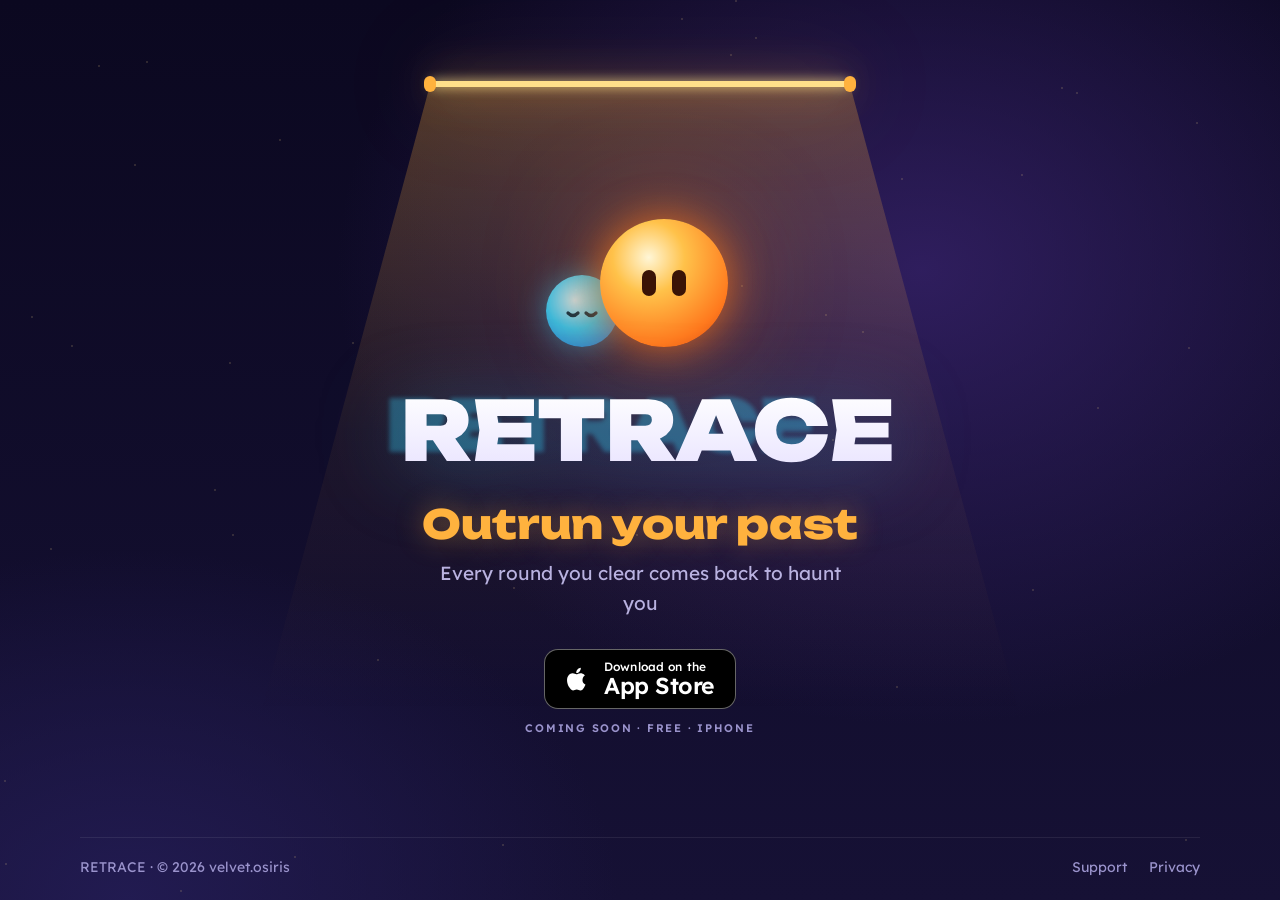
==== index.html @ 0708146f "RETRACE website" ====
<!doctype html>
<html lang="en">
  <head>
    <meta charset="utf-8" />
    <meta name="viewport" content="width=device-width, initial-scale=1, viewport-fit=cover" />
    <title>RETRACE — Outrun your past</title>
    <meta name="description" content="RETRACE, a one-thumb arcade game for iPhone. Every round you clear comes back to haunt you. Free on the App Store" />
    <link rel="canonical" href="https://inarmag.github.io/retrace/" />
    <meta name="theme-color" content="#0b0820" />
    <meta name="color-scheme" content="dark" />

    <meta property="og:type" content="website" />
    <meta property="og:site_name" content="RETRACE" />
    <meta property="og:title" content="RETRACE — Outrun your past" />
    <meta property="og:description" content="Every round you clear comes back to haunt you" />
    <meta property="og:url" content="https://inarmag.github.io/retrace/" />
    <meta property="og:image" content="https://inarmag.github.io/retrace/assets/og.png" />
    <meta property="og:image:width" content="1200" />
    <meta property="og:image:height" content="630" />
    <meta name="twitter:card" content="summary_large_image" />
    <meta name="twitter:image" content="https://inarmag.github.io/retrace/assets/og.png" />

    <link rel="icon" type="image/png" sizes="32x32" href="assets/ember-32.png" />
    <link rel="icon" type="image/png" sizes="192x192" href="assets/ember-192.png" />
    <link rel="apple-touch-icon" href="assets/ember-touch.png" />
    <link rel="manifest" href="site.webmanifest" />

    <link rel="preconnect" href="https://fonts.googleapis.com" />
    <link rel="preconnect" href="https://fonts.gstatic.com" crossorigin />
    <link rel="stylesheet" href="https://fonts.googleapis.com/css2?family=Lexend:wght@400;500;600&family=Unbounded:wght@700;800&display=swap" />
    <link rel="stylesheet" href="styles.css" />

    <script type="application/ld+json">
      {
        "@context": "https://schema.org",
        "@type": ["VideoGame", "MobileApplication"],
        "name": "RETRACE",
        "url": "https://inarmag.github.io/retrace/",
        "image": "https://inarmag.github.io/retrace/assets/ember-512.png",
        "description": "A one-thumb arcade game. Every round you clear comes back to haunt you",
        "genre": ["Arcade", "Casual"],
        "gamePlatform": "iPhone",
        "operatingSystem": "iOS",
        "applicationCategory": "GameApplication",
        "inLanguage": ["en", "fr", "de", "es", "it", "pt-BR"],
        "offers": { "@type": "Offer", "price": "0", "priceCurrency": "USD" }
      }
    </script>
  </head>
  <body class="play">
    <div class="sky" aria-hidden="true"></div>

    <div class="whisper" aria-hidden="true">
      <span>every move you make is remembered</span>
      <span>and it's coming back for you</span>
    </div>

    <main class="stage">
      <div class="beam" aria-hidden="true"></div>
      <div class="gate" aria-hidden="true"></div>

      <div class="cast" aria-hidden="true">
        <div class="echo">
          <svg viewBox="0 0 72 72"><path d="M22 38q5 5 10 0M40 38q5 5 10 0" fill="none" stroke="#073246" stroke-width="3.2" stroke-linecap="round" /></svg>
        </div>
        <div class="ember"><div class="eyes"><i></i><i></i></div></div>
      </div>

      <h1><img class="wordmark" src="assets/wordmark.svg" width="406" height="74" alt="RETRACE" /></h1>
      <p class="tagline">Outrun your past</p>
      <p class="line">Every round you clear comes back to haunt you</p>

      <a class="store" id="get" href="#" data-app-store>
        <svg viewBox="0 0 24 24" fill="currentColor" aria-hidden="true"><path d="M16.37 12.7c-.02-2.3 1.88-3.4 1.96-3.46-1.07-1.56-2.73-1.77-3.32-1.8-1.41-.14-2.76.83-3.47.83-.72 0-1.82-.81-2.99-.79-1.54.02-2.96.9-3.75 2.27-1.6 2.78-.41 6.89 1.15 9.14.76 1.1 1.67 2.34 2.86 2.3 1.15-.05 1.58-.74 2.97-.74 1.38 0 1.78.74 2.99.72 1.24-.02 2.02-1.12 2.77-2.23.88-1.28 1.24-2.52 1.26-2.59-.03-.01-2.41-.93-2.43-3.65ZM14.1 5.95c.63-.77 1.06-1.83.94-2.9-.91.04-2.02.61-2.67 1.37-.58.67-1.1 1.76-.96 2.8 1.02.08 2.06-.52 2.69-1.27Z" /></svg>
        <span><small>Download on the</small><strong>App Store</strong></span>
      </a>
      <p class="meta" data-meta>Free · iPhone</p>
    </main>

    <div class="stalker" aria-hidden="true">
      <svg viewBox="0 0 34 34"><path d="M10 18q2.5 2.5 5 0M19 18q2.5 2.5 5 0" fill="none" stroke="#073246" stroke-width="2" stroke-linecap="round" /></svg>
    </div>

    <button class="skip" type="button">Skip</button>

    <footer class="foot">
      <span>RETRACE · © 2026 velvet.osiris</span>
      <nav aria-label="legal">
        <a href="support/">Support</a>
        <a href="privacy/">Privacy</a>
      </nav>
    </footer>

    <script>
      (() => {
        const APP_STORE_URL = "";

        const body = document.body;
        const store = document.querySelector("[data-app-store]");
        if (APP_STORE_URL) store.href = APP_STORE_URL;
        else {
          store.removeAttribute("href");
          store.setAttribute("aria-disabled", "true");
          document.querySelector("[data-meta]").textContent = "Coming soon · Free · iPhone";
        }

        const reduced = matchMedia("(prefers-reduced-motion: reduce)").matches;
        let seen = false;
        try { seen = sessionStorage.getItem("retrace.seen") === "1"; sessionStorage.setItem("retrace.seen", "1"); } catch {}
        const land = () => { body.classList.remove("play"); body.classList.add("ready"); };
        if (seen || reduced) land();
        document.querySelector(".skip").addEventListener("click", land);
        addEventListener("keydown", (e) => { if (e.key === "Escape" || e.key === "Enter" || e.key === " ") land(); }, { once: true });

        const sky = document.querySelector(".sky");
        for (let i = 0; i < 40; i++) {
          const s = document.createElement("i");
          s.style.left = Math.random() * 100 + "%";
          s.style.top = Math.random() * 100 + "%";
          s.style.animationDelay = Math.random() * 4 + "s";
          sky.appendChild(s);
        }
        if (reduced) return;

        const eyes = document.querySelector(".ember .eyes");
        const ember = document.querySelector(".ember");
        const stalker = document.querySelector(".stalker");
        const DELAY = 120;
        const path = [];
        let awake = seen;
        setTimeout(() => (awake = true), 4800);

        addEventListener("pointermove", (e) => {
          path.push({ t: performance.now(), x: e.clientX, y: e.clientY });
          const r = ember.getBoundingClientRect();
          const dx = e.clientX - (r.left + r.width / 2), dy = e.clientY - (r.top + r.height / 2);
          const d = Math.hypot(dx, dy) || 1, k = Math.min(1, d / 300);
          eyes.style.transform = `translate(${(dx / d) * 10 * k}px, ${(dy / d) * 8 * k}px)`;
        }, { passive: true });

        (function tick() {
          requestAnimationFrame(tick);
          const now = performance.now() - DELAY;
          while (path.length > 1 && path[1].t <= now) path.shift();
          if (!awake || !path.length || path[0].t > now) return;
          stalker.classList.add("on");
          stalker.style.transform = `translate(${path[0].x}px, ${path[0].y}px)`;
        })();
      })();
    </script>
  </body>
</html>
---- styles.css ----
:root {
  --bg: #0b0820;
  --n1: #161135;
  --deep: #1b1545;
  --n2: #231c54;
  --n3: #2f2770;
  --ink: #f4f1ff;
  --ink2: #b9b2e0;
  --ink3: #9a93cc;
  --amber: #ffb23e;
  --cyan: #4fd8f5;
  --gold: #ffe08a;
  --line: rgba(255, 255, 255, 0.08);
  --line2: rgba(255, 255, 255, 0.14);
  --display: "Unbounded", system-ui, sans-serif;
  --body: "Lexend", system-ui, -apple-system, sans-serif;
  --gutter: clamp(16px, 4vw, 40px);
  color-scheme: dark;
}

*, *::before, *::after { box-sizing: border-box; }
html { -webkit-text-size-adjust: 100%; }
body {
  margin: 0;
  min-height: 100svh;
  display: flex;
  flex-direction: column;
  background: var(--bg);
  color: var(--ink2);
  font: 400 17px/1.6 var(--body);
  -webkit-font-smoothing: antialiased;
  overflow-x: hidden;
}
img, svg { display: block; max-width: 100%; }
a { color: inherit; }
::selection { background: var(--amber); color: var(--bg); }
:focus-visible { outline: 2px solid var(--amber); outline-offset: 3px; border-radius: 8px; }

.sky {
  position: fixed; inset: 0; z-index: -1; pointer-events: none;
  background:
    radial-gradient(900px 700px at 72% 30%, rgba(58, 36, 112, 0.75), transparent 65%),
    radial-gradient(700px 500px at 10% 100%, rgba(35, 28, 84, 0.9), transparent 70%),
    linear-gradient(180deg, var(--bg) 0%, var(--n1) 100%);
}
.sky i {
  position: absolute; width: 2px; height: 2px; border-radius: 50%;
  background: var(--gold); opacity: 0.2;
  animation: twinkle 4s ease-in-out infinite;
}
@keyframes twinkle { 50% { opacity: 0.9; transform: scale(1.6); } }


.stage {
  flex: 1; position: relative;
  display: flex; flex-direction: column; align-items: center; justify-content: center;
  text-align: center;
  padding: clamp(96px, 16vh, 160px) var(--gutter) clamp(28px, 5vh, 56px);
  overflow: hidden;
}

.gate {
  position: absolute; top: clamp(48px, 9vh, 88px); left: 50%;
  width: min(420px, 62vw); height: 6px; margin-left: calc(min(420px, 62vw) / -2);
  border-radius: 6px; background: var(--gold);
  box-shadow: 0 0 12px var(--gold), 0 0 40px rgba(255, 178, 62, 0.8), 0 0 90px rgba(255, 178, 62, 0.5);
  transform: scaleX(0); opacity: 0;
}
.gate::before, .gate::after {
  content: ""; position: absolute; top: -5px; width: 12px; height: 16px; border-radius: 6px; background: var(--amber);
}
.gate::before { left: -6px; } .gate::after { right: -6px; }
.beam {
  position: absolute; top: calc(clamp(48px, 9vh, 88px) + 4px); left: 50%; translate: -50% 0;
  width: min(760px, 120vw); height: 70vh; pointer-events: none;
  background: linear-gradient(180deg, rgba(255, 178, 62, 0.28), rgba(255, 178, 62, 0.06) 55%, transparent);
  clip-path: polygon(calc(50% - min(210px, 31vw)) 0, calc(50% + min(210px, 31vw)) 0, 100% 100%, 0 100%);
  opacity: 0;
}

.cast { position: relative; width: 220px; height: 170px; margin-bottom: 18px; }
.ember {
  position: absolute; left: 70px; top: 18px; width: 128px; height: 128px; border-radius: 50%;
  background: radial-gradient(circle at 38% 30%, #fff6d6 0%, #ffc24a 30%, #ff7a1e 72%, #d9430e 100%);
  box-shadow: 0 0 40px rgba(255, 122, 30, 0.75), 0 0 120px rgba(255, 122, 30, 0.45);
  opacity: 0; transform: scale(0.3);
}
.ember .eyes { position: absolute; left: 50%; top: 50%; display: flex; gap: 16px; translate: -50% -50%; transition: transform 70ms linear; }
.ember .eyes i {
  width: 14px; height: 26px; border-radius: 8px; background: #3a1406;
  transform: scaleY(0.08); transform-origin: center;
}
.echo {
  position: absolute; left: 16px; top: 74px; width: 72px; height: 72px; border-radius: 50%;
  background: radial-gradient(circle at 40% 35%, #d8faff 0%, #36d6ff 45%, #1f6fd6 100%);
  box-shadow: 0 0 30px rgba(54, 214, 255, 0.55);
  opacity: 0; translate: 60px 0;
}
.echo svg { position: absolute; inset: 0; }

.stalker {
  position: fixed; left: 0; top: 0; width: 34px; height: 34px; margin: -17px 0 0 -17px; border-radius: 50%;
  background: radial-gradient(circle at 40% 35%, #d8faff 0%, #36d6ff 45%, #1f6fd6 100%);
  box-shadow: 0 0 22px rgba(54, 214, 255, 0.6);
  opacity: 0; pointer-events: none; z-index: 5; transition: opacity 300ms ease; will-change: transform;
}
.stalker.on { opacity: 0.85; }
.stalker svg { position: absolute; inset: 0; }

.whisper {
  position: fixed; inset: 0; z-index: 4; display: grid; place-items: center; pointer-events: none;
  font: 700 clamp(18px, 2.6vw, 26px)/1.3 var(--display); color: var(--ink); letter-spacing: 0.01em;
}
.whisper span { position: absolute; opacity: 0; padding: 0 var(--gutter); }

h1 { margin: 0; }
.wordmark { width: min(520px, 86vw); height: auto; filter: drop-shadow(0 8px 40px rgba(79, 216, 245, 0.25)); opacity: 0; }
.tagline {
  margin: 18px 0 0;
  font: 800 clamp(24px, 3.6vw, 40px)/1.1 var(--display); letter-spacing: -0.01em;
  color: var(--amber); text-shadow: 0 0 28px rgba(255, 178, 62, 0.4);
  opacity: 0;
}
.line { margin: 12px 0 0; max-width: 34ch; font-size: clamp(16px, 1.6vw, 19px); opacity: 0; }

.store {
  position: relative; display: inline-flex; align-items: center; gap: 12px; text-align: start;
  margin-top: 30px; padding: 11px 22px 11px 18px;
  border-radius: 14px; background: #000; color: #fff; text-decoration: none;
  box-shadow: 0 0 0 1px rgba(255, 255, 255, 0.4) inset;
  transition: transform 180ms cubic-bezier(.2, .8, .2, 1);
  opacity: 0;
}
.store::after {
  content: ""; position: absolute; inset: -2px; border-radius: 16px; z-index: -1;
  box-shadow: 0 0 0 0 rgba(255, 178, 62, 0.7); animation: call 2.2s 6s ease-out infinite;
}
@keyframes call { 0% { box-shadow: 0 0 0 0 rgba(255, 178, 62, 0.6); } 100% { box-shadow: 0 0 0 18px rgba(255, 178, 62, 0); } }
.store:hover { transform: translateY(-2px) scale(1.03); }
.store:active { transform: scale(0.97); }
.store svg { width: 30px; height: 30px; }
.store small { display: block; font: 500 12px/1.1 -apple-system, var(--body); letter-spacing: 0.01em; }
.store strong { display: block; font: 600 23px/1.1 -apple-system, var(--body); letter-spacing: -0.02em; }
.meta { margin: 14px 0 0; font: 600 11px/1 var(--body); letter-spacing: 0.16em; text-transform: uppercase; color: var(--ink3); opacity: 0; }
.skip { position: fixed; right: 18px; top: 18px; z-index: 6; background: none; border: 0; color: var(--ink3); font: 500 13px var(--body); cursor: pointer; opacity: 0.7; }
.skip:hover { color: var(--ink); }

.play .whisper span:nth-child(1) { animation: say 2.2s 0.4s both; }
.play .whisper span:nth-child(2) { animation: say 2.2s 2.6s both; }
@keyframes say { 0% { opacity: 0; filter: blur(8px); } 25%, 70% { opacity: 1; filter: blur(0); } 100% { opacity: 0; filter: blur(6px); } }
.play .ember { animation: wake 900ms 2.9s cubic-bezier(.2, 1.4, .3, 1) both; }
@keyframes wake { from { opacity: 0; transform: scale(0.3); } to { opacity: 1; transform: scale(1); } }
.play .ember .eyes i { animation: open 260ms 3.8s ease-out both, blink 4.6s 5s infinite; }
@keyframes open { to { transform: scaleY(1); } }
@keyframes blink { 0%, 93%, 100% { transform: scaleY(1); } 96% { transform: scaleY(0.1); } }
.play .echo { animation: creep 1.1s 4.6s cubic-bezier(.2, .8, .2, 1) both, hover 3.2s 6s ease-in-out infinite; }
@keyframes creep { from { opacity: 0; translate: 60px 0; } to { opacity: 0.85; translate: 0 0; } }
@keyframes hover { 50% { translate: 0 -6px; } }
.play .gate { animation: gate 700ms 5.4s cubic-bezier(.2, .8, .2, 1) both; }
@keyframes gate { to { transform: scaleX(1); opacity: 1; } }
.play .beam { animation: beam 1.2s 5.7s ease-out both, flicker 3.4s 7s ease-in-out infinite; }
@keyframes beam { to { opacity: 1; } }
@keyframes flicker { 50% { opacity: 0.7; } }
.play .wordmark { animation: slam 650ms 6s cubic-bezier(.2, 1.5, .4, 1) both; }
@keyframes slam { from { opacity: 0; transform: scale(1.6); filter: blur(10px); } to { opacity: 1; transform: none; } }
.play .tagline { animation: rise 600ms 6.5s cubic-bezier(.2, .8, .2, 1) both; }
.play .line { animation: rise 600ms 6.8s cubic-bezier(.2, .8, .2, 1) both; }
.play .store { animation: rise 600ms 7.1s cubic-bezier(.2, 1.3, .3, 1) both; }
.play .meta { animation: rise 600ms 7.4s both; }
@keyframes rise { from { opacity: 0; transform: translateY(16px); } to { opacity: 1; transform: none; } }
.play .skip { animation: fade 400ms 7.4s forwards; }
@keyframes fade { to { opacity: 0; visibility: hidden; } }

.ready .whisper { display: none; }
.ready .ember, .ready .gate, .ready .beam, .ready .wordmark, .ready .tagline, .ready .line, .ready .store, .ready .meta { animation: none; opacity: 1; transform: none; }
.ready .ember .eyes i { animation: blink 4.6s infinite; transform: none; }
.ready .echo { animation: hover 3.2s ease-in-out infinite; opacity: 0.85; translate: 0 0; }
.ready .beam { animation: flicker 3.4s ease-in-out infinite; }
.ready .skip { display: none; }

@media (prefers-reduced-motion: reduce) {
  *, *::before, *::after { animation: none !important; transition: none !important; }
  .stalker { display: none; }
}


.foot {
  width: min(1120px, 100% - 2 * var(--gutter)); margin: 0 auto;
  display: flex; flex-wrap: wrap; justify-content: space-between; gap: 12px 24px;
  padding: 18px 0 calc(22px + env(safe-area-inset-bottom)); border-top: 1px solid var(--line);
  font-size: 14px; color: var(--ink3);
}
.foot nav { display: flex; flex-wrap: wrap; gap: 8px 22px; }
.foot a { text-decoration: none; }
.foot a:hover { color: var(--ink); }


.top {
  width: min(1120px, 100% - 2 * var(--gutter)); margin: 0 auto;
  display: flex; align-items: center; justify-content: space-between; gap: 16px; padding: 20px 0;
}
.top .home { display: inline-flex; align-items: center; gap: 12px; text-decoration: none; }
.top .home img:first-child { width: 36px; height: 36px; border-radius: 9px; }
.top .home img + img { height: 20px; width: auto; }
.top .get { font: 700 12px/1 var(--display); letter-spacing: 0.04em; color: var(--bg); background: var(--amber); padding: 11px 16px; border-radius: 999px; text-decoration: none; }
.top .get:hover { background: var(--gold); }

.doc { flex: 1; width: min(760px, 100% - 2 * var(--gutter)); margin: 0 auto; padding: clamp(24px, 5vw, 56px) 0 80px; }
.doc h1 { font: 800 clamp(30px, 5vw, 46px)/1.1 var(--display); color: var(--ink); letter-spacing: -0.01em; }
.doc .updated { font-size: 14px; color: var(--ink3); margin: 14px 0 32px; }
.doc h2 { font: 700 19px/1.3 var(--display); color: var(--ink); margin: 40px 0 10px; }
.doc p, .doc li { color: var(--ink2); }
.doc strong { color: var(--ink); font-weight: 600; }
.doc a { color: var(--amber); text-underline-offset: 3px; }
.doc ul { padding-inline-start: 1.2em; }
.doc li { margin: 6px 0; }
.doc .card { padding: 22px 24px; border-radius: 20px; background: rgba(35, 28, 84, 0.6); box-shadow: 0 0 0 1px var(--line2) inset; margin: 24px 0; }
.doc .card p { margin: 0; color: var(--ink); }
.doc pre { white-space: pre-wrap; font: 12px/1.5 ui-monospace, Menlo, monospace; color: var(--ink3); background: rgba(0, 0, 0, 0.25); padding: 16px; border-radius: 12px; max-height: 320px; overflow: auto; }

@media (max-width: 560px) {
  .foot { justify-content: center; text-align: center; }
  .foot nav { justify-content: center; }
  .top .home img + img { display: none; }
}
@media (max-height: 760px) and (min-width: 821px) {
  .cast { transform: scale(0.85); margin-bottom: 4px; }
}
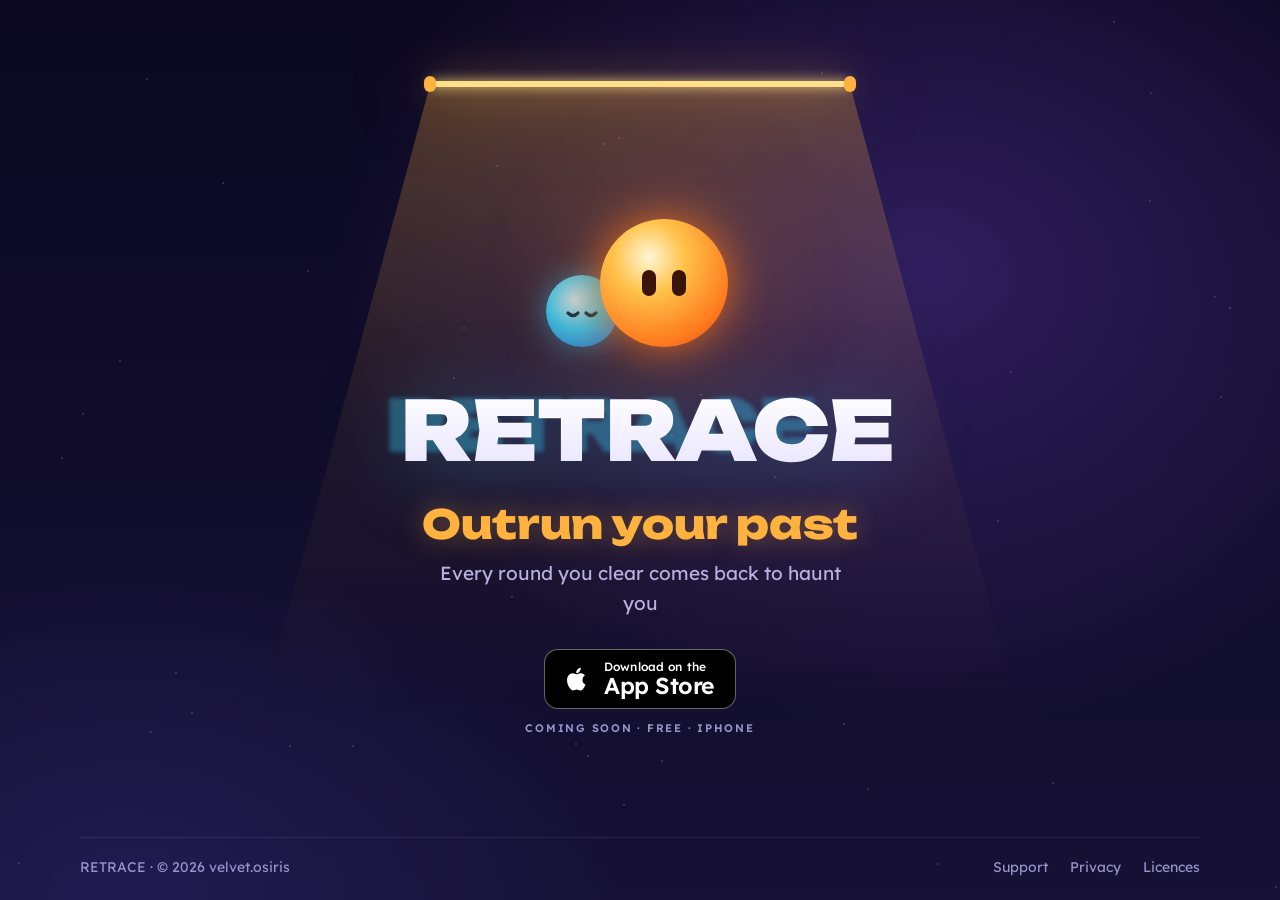
==== commit c5f90442: "Add licences page Godot, the AdMob addon, Lucide/Feather and the Lexend and Unbounded fonts, with th" ====
--- a/index.html
+++ b/index.html
@@ -88,6 +88,7 @@
       <nav aria-label="legal">
         <a href="support/">Support</a>
         <a href="privacy/">Privacy</a>
+        <a href="licenses/">Licences</a>
       </nav>
     </footer>
 
